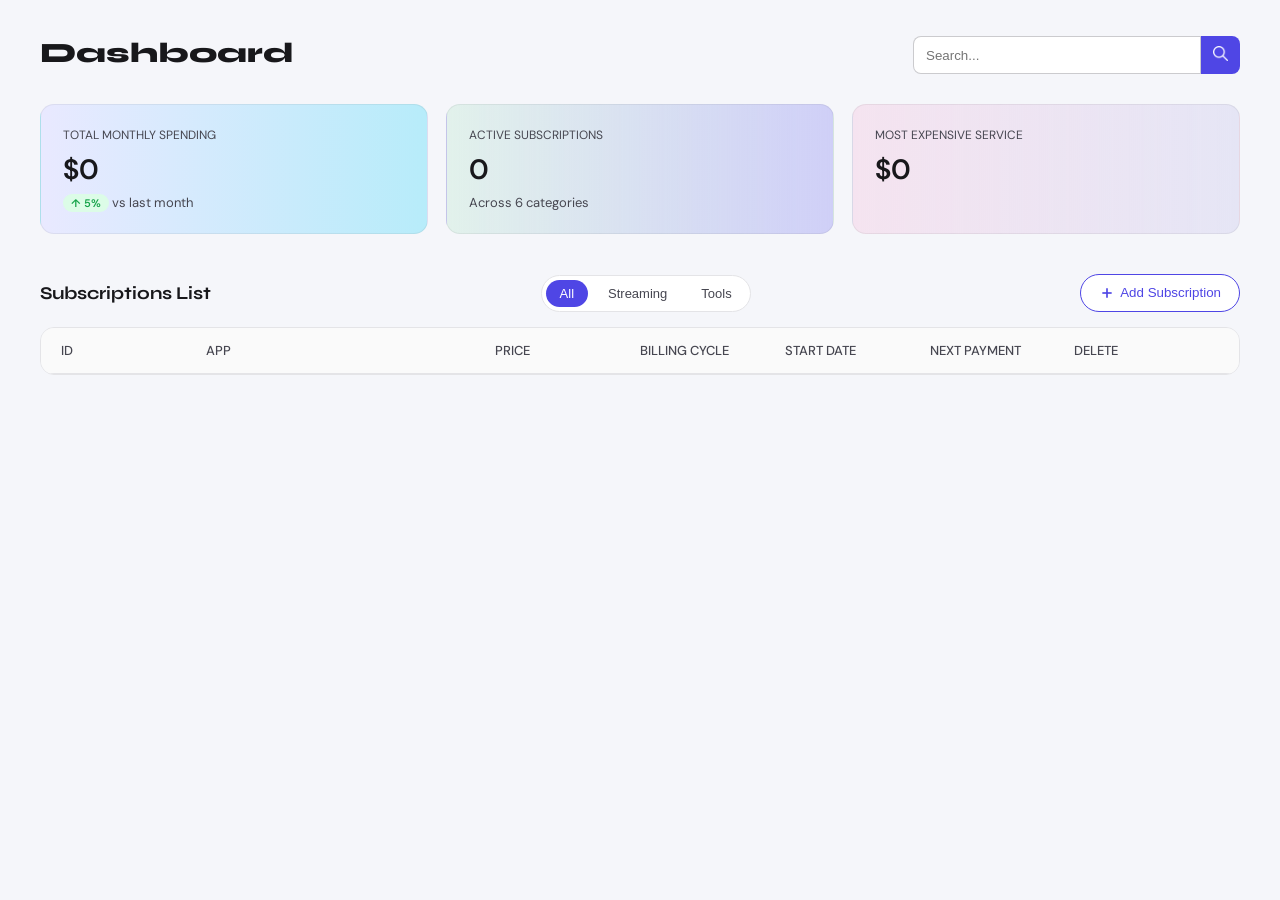
==== index.html @ 6f88608a "Add files via upload" ====
<!DOCTYPE html>
<html lang="en">
<head>
<meta charset="UTF-8" />
<meta name="viewport" content="width=device-width, initial-scale=1.0"/>
<link rel="stylesheet" href="style.css">
<title>Subscription Manager</title>
<link href="https://fonts.googleapis.com/css2?family=DM+Sans:wght@300;400;500;600;700&family=Syne:wght@700;800&display=swap" rel="stylesheet"/>
</head>
<body>
  
<!-- ── MAIN CONTENT ── -->
<main class="main">

  <div class="page-header">
    <h1 class="page-title">Dashboard</h1>
    <div class="search">
      <input type="text" id="SearchInputID" class="SearchInput" placeholder="Search...">
      <button id="SearchbtnID" class="searchBtn"><img class="searchIcon" src="/loupe.png" alt=""></button>
      <button id="CancelbtnID" class="Cancelbtn">Cancel</button>
    </div>
  </div>

  <!-- Stats -->
  <div class="stats-grid">
    <div class="stat-card first">
      <div class="stat-label">Total Monthly Spending</div>
      <div class="stat-value" id="totalSpending">$0</div>
      <div class="stat-sub">
        <span class="badge-up">↑ 5%</span>
        vs last month
      </div>
    </div>

    <div class="stat-card second">
      <div class="stat-label">Active Subscriptions</div>
      <div class="stat-value" id="activeSubscriptions">0</div>
      <div class="stat-sub">Across 6 categories</div>
    </div>
    <div class="stat-card third">
      <div class="stat-label">Most Expensive Service</div>
      <div class="stat-value" id="mostExpensive">$0</div>
      <div id="mostExpensiveName"></div>
      <div class="stat-sub">
      </div>
    </div>
  </div>

  <!-- Subscriptions List -->
  <div class="section-header">
    <h2 class="section-title">Subscriptions List</h2>
    <div class="filter-tabs">
      <button class="filter-tab active">All</button>
      <button class="filter-tab">Streaming</button>
      <button class="filter-tab">Tools</button>
    </div>
    <button id="addSub" class="btn-add">
      <svg width="16" height="16" fill="none" viewBox="0 0 24 24" stroke="currentColor" stroke-width="2.5"><line x1="12" y1="5" x2="12" y2="19"/><line x1="5" y1="12" x2="19" y2="12"/></svg>
      Add Subscription
    </button>
  </div>
  <div id="inputPart" class="inputSection">
  <div class="form">
  <div class="inputItem">
    <select name="apps" id="apps">
      <option value="Choose an App" disabled selected >Choose an App</option>
      <option value="Netflix">Netflix</option>
      <option value="ChatGPT">ChatGPT</option>
      <option value="Spotify">Spotify</option>
      <option value="Notion">Notion</option>
      <option value="Claude">Claude</option>
      <option value="Adobe CC">Adobe CC</option>
    </select>
    <input type="number" required placeholder="price" id="priceinput">
    <select name="billingCycle" id="billingCycleInput">
      <option value="Choose a billing cycle" disabled selected>Choose a billing cycle</option>
      <option value="Monthly">Monthly</option>
      <option value="Yearly">Yearly</option>
    </select>
    <div class="labelAndDate">
    <label for="start-date" class="start-date-label">Start Date</label>
    <input type="date" id="start-date" required>
    </div>
    <button id="submitSubscription" class="submit">Add Subscription</button>
    <button id="saveChanges" class="btn-add">
      <svg width="16" height="16" fill="none" viewBox="0 0 24 24" stroke="currentColor" stroke-width="2.5"><line x1="12" y1="5" x2="12" y2="19"/><line x1="5" y1="12" x2="19" y2="12"/></svg>
      Save Changes
    </button>
  </div>
  </div>
  </div>
  <div id="errorEmpty">
    <div id="errormsg">Empty inputs are not allowed!</div>
  </div>
<div id="table-card" class="table-card">

  <div class="table-head">
    <div>ID</div>
    <div>App</div>
    <div>Price</div>
    <div>Billing Cycle</div>
    <div>Start Date</div>
    <div>Next Payment</div>
    <!-- <div>Edit</div> -->
    <div>Delete</div>
  </div>

  <!-- <div id="tableRow" class="table-row">
    <div class="app-cell">
      <div class="app-icon"></div>
      <div class="app-id"></div>
      <div>
        <div class="app-name">Netflix</div>
      </div>
    </div>

    <div class="price-cell">
      <span class="price">14.99</span><span class="unit">/mo</span>
    </div>

    <div><span class="cycle-pill cycle-monthly">Monthly</span></div>

    <div class="date-cell">25 Jun</div>
    
    <div class="next-payment date-soon">18 Jun</div>

    <div><button class="btn-edit">Edit</button></div>

    <div><button class="btn-delete">Delete</button></div>
  </div> -->

</div>

</main>

<script src="/script.js"></script>
</body>
</html>
---- style.css ----
/* reset */
* {
  box-sizing: border-box;
  margin: 0;
  padding: 0;
}

/* variables */
:root {
  --bg: #f5f6fa;
  --card: #ffffff;
  --text: #18181b;
  --muted: #464650;
  --border: #e4e4e7;
  --accent: #4f46e5;
  --accent-light: #ede9fe;
  --green: #22c55e;
  --radius: 14px;
}

/* base */
body {
  font-family: 'DM Sans', sans-serif;
  background: var(--bg);
  color: var(--text);
  display: flex;
  flex-direction: column;
}

/* layout */
.main {
  padding: 36px 40px;
  width: 100%;
}

/* header */
.page-header {
  margin-bottom: 30px;
  display: flex;
  justify-content: space-between;
}

.page-title {
  font-family: 'Syne', sans-serif;
  font-size: 28px;
  font-weight: 800;
}

/* stats */
.stats-grid {
  display: grid;
  grid-template-columns: repeat(3, 1fr);
  gap: 18px;
  margin-bottom: 40px;
}

.stat-card {
  background: var(--card);
  border: 1px solid var(--border);
  border-radius: var(--radius);
  padding: 22px;
  transition: 0.2s;
}

.stat-card:hover {
  transform: translateY(-2px);
  box-shadow: 0 6px 20px rgba(0,0,0,0.06);
}

.stat-label {
  font-size: 12px;
  color: var(--muted);
  margin-bottom: 8px;
  text-transform: uppercase;
}

.stat-value {
  font-size: 28px;
  font-weight: 600;
  margin-bottom: 6px;
}

.stat-sub {
  font-size: 13px;
  color: var(--muted);
}

.badge-up {
  background: #dcfce7;
  color: #16a34a;
  padding: 2px 8px;
  border-radius: 20px;
  font-size: 11px;
  font-weight: 600;
}

/* section header */
.section-header {
  display: flex;
  align-items: center;
  justify-content: space-between;
  margin-bottom: 15px;
}

.section-title {
  font-family: 'Syne', sans-serif;
  font-size: 18px;
}

/* filters */
.filter-tabs {
  display: flex;
  gap: 6px;
  background: white;
  padding: 4px;
  border-radius: 30px;
  border: 1px solid var(--border);
}

.filter-tab {
  padding: 6px 14px;
  border: none;
  background: none;
  border-radius: 20px;
  cursor: pointer;
  font-size: 13px;
  color: var(--muted);
}

.filter-tab.active {
  background: var(--accent);
  color: white;
}

/* button */
.btn-add {
  border: 1px solide var(--accent);
  color: var(--accent);
  background-color: white;
  border: 1px solid var(--accent);
  padding: 10px 18px;
  border-radius: 30px;
  display: flex;
  gap: 5px;
  transition: 0.2s ease;
  cursor: pointer;
}
.btn-add:hover{
    background-color: var(--accent);
    color: white;
}
/* card container */
.table-card {
  background: var(--card);
  border: 1px solid var(--border);
  border-radius: var(--radius);
  overflow: hidden;
}

/* ===== GRID TABLE SYSTEM ===== */

/* header row */
.table-head {
  display: grid;
  grid-template-columns: 1fr 2fr 1fr 1fr 1fr 1fr 1fr auto;
  padding: 14px 20px;
  font-size: 11px;
  font-weight: 700;
  text-transform: uppercase;
  color: var(--muted);
  background: #fafafa;
  border-bottom: 1px solid var(--border);
}
.table-head div{
  font-size: 13px;
  font-weight: 500;
}
/* data row */
.table-row {
  display: grid;
  grid-template-columns: 1fr 2fr 1fr 1fr 1fr 1fr 1fr auto;
  align-items: center;
  padding: 16px 20px;
  border-bottom: 1px solid var(--border);
  transition: 0.15s;
}
#CancelbtnID{
  background-color: #ffffff;
  border: 1px solid rgb(255, 43, 43);
  padding: 10px 12px ;
  border-radius: 8px;
  margin-left: 8px;
  color: rgb(255, 43, 43);
  transition: 0.2s;
  cursor: pointer;
  display: none;
}
#CancelbtnID:hover{
  background-color: rgb(255, 43, 43);
  color: white;
}
.table-row:last-child {
  border-bottom: none;
}

.table-row:hover {
  background: #fafafa;
}

/* app cell */
.app-cell {
  display: flex;
  align-items: center;
  gap: 12px;
}

.app-icon {
  width: 38px;
  height: 38px;
  border-radius: 10px;
  border: 1px solid var(--border);
}

/* text */
.app-name {
  font-weight: 600;
  font-size: 14px;
}

.app-category {
  font-size: 12px;
  color: var(--muted);
}

/* price */
.price-cell {
  font-weight: 600;
}

/* pills */
.cycle-pill {
  padding: 4px 10px;
  border-radius: 20px;
  font-size: 12px;
}

.cycle-monthly {
  background: #ede9fe;
  color: #7c3aed;
}

.cycle-yearly {
  background: #dcfce7;
  color: #15803d;
}

/* date */
.date-cell {
  font-size: 14px;
  color: var(--muted);
}

.date-soon {
  color: #ef4444;
  font-size: 14px;
}
.searchIcon{
  width: 15px;
  height: 15px;
}
.search{
  width: 30%;
  display: flex;
  justify-content: end;
}
.searchBtn{
  background-color: #4f46e5;
  color: white;
  border: none;
  cursor: pointer;
  padding: 10px 12px;
  border-radius: 0px 8px 8px 0px;

}
.SearchInput{
  width: 80%;
  padding: 10px 12px;
  border-radius: 8px 0px 0px 8px;
}

/* edit button */
.btn-edit, .btn-delete {
  border: 1px solid var(--accent);
  color: var(--accent);
  background-color: white;
  padding: 6px 14px;
  border-radius: 8px;
  cursor: pointer;
  transition: 0.2s ease;
}

.btn-edit:hover {
  border-color: var(--accent);
  color: white;
  background: var(--accent);
}

.first{
    background: linear-gradient(to left, rgb(183, 236, 250), rgb(233, 233, 255));
    border: 1px solid #46465015;
}
.second{
    background: linear-gradient(to right, #22c55e17, rgb(207, 207, 247));
    border: 1px solid #46465015;
}
.third{
    background: linear-gradient(to right, #f597c631, rgb(229, 229, 245));
    border: 1px solid #46465015;
}
.btn-delete{
    background-color: rgba(255, 24, 24, 0.856);
    color: white;
    border: 1px solid rgba(255, 24, 24, 0.856);
    transition: 0.2s ease;
}
.btn-delete:hover{
    background-color: #ffffff00;
    border: 1px solid rgba(255, 24, 24, 0.856);
    color: rgba(255, 24, 24, 0.856);
}
input, select{
    padding: 10px 15px;
    border-radius: 8px;
    border: 1px solid #71717a5d;
    outline: none;
}
.inputSection{
    margin: 40px 0px;
    width: 100%;
    display: flex;
    align-items: center;
    justify-content: center;


}
.inputItem {
  display: flex;
  align-items: end;
  gap: 12px;
  flex-wrap: wrap;
}

.labelAndDate {
  display: flex;
  flex-direction: column;
  gap: 4px;
}
.start-date-label{
    font-size: 11px;
}
.submit{
    background: var(--accent);
    color: white;
    border-radius: 12px;
    padding: 12px ;
    border: none;
    cursor: pointer;
    height: 38px;
}
select {
  appearance: none;
  -webkit-appearance: none;
  -moz-appearance: none;
  padding-right: 40px;
}
#inputPart{
    display: none;
}
.iconApp{
  width: 35px;
  height: auto;
}

#errorEmpty{
  display: flex;
  align-items: center;
  justify-content: center;
  color: white;
  margin-bottom: 30px;
  display: none;
}
#errormsg {
  background-color: rgba(248, 185, 185, 0.322);
  color: red;
  padding: 10px 15px;
  border-radius: 10px;
  border: 1px solid rgba(255, 0, 0, 0.233);
}
#mostExpensiveName{
  color: var(--muted);
  font-size: 15px;
}

aside{
  background-color: #19173b;
  /* background: linear-gradient(to bottom , #cdf0d9 , #c6ecd3); */
  border-right: 1px solid #83838a2d;
  padding: 23px 23px;
  margin: 10px 40px;
  border-radius: 10px;
  display: flex;
  flex-direction: row;
  align-items: center;
  justify-content: space-between;
}
.LogOutBtn{
  border: none;
  background-color: rgb(255, 24, 24);
  border: 1px solid rgb(255, 24, 24);
  cursor: pointer;
  color: rgb(255, 24, 24);
  padding: 10px 20px;
  border-radius: 8px;
  transition: 0.2s;
}
.LogOutBtn:hover{
  background-color: rgb(255, 24, 24);
  color: white;
}
.asideFirstPart{
  display: flex;
  flex-direction: row;
  gap: 20px;
}
.AsideLinks{
  padding: 10px 20px;
  border-radius: 8px;
  color: white;

}
.asideSignleLink{
  font-size: 15px;
}
.AsideLinks:hover{
  background-color: #ffffff25;
}

#saveChanges{
  display: none;
}
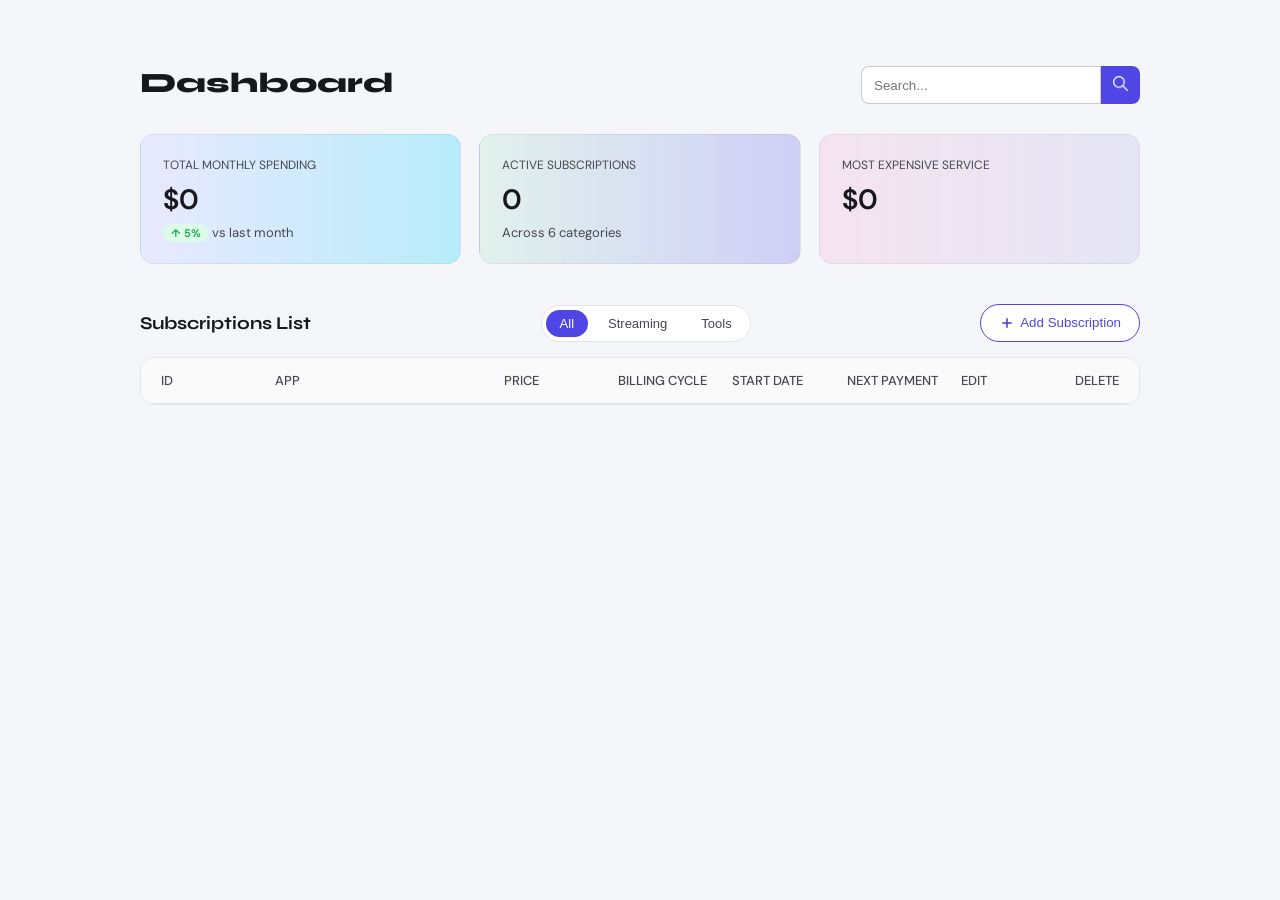
==== commit 621a8dc7: "added update" ====
--- a/index.html
+++ b/index.html
@@ -101,7 +101,7 @@
     <div>Billing Cycle</div>
     <div>Start Date</div>
     <div>Next Payment</div>
-    <!-- <div>Edit</div> -->
+    <div>Edit</div>
     <div>Delete</div>
   </div>
 
--- a/style.css
+++ b/style.css
@@ -25,6 +25,7 @@
   color: var(--text);
   display: flex;
   flex-direction: column;
+  padding: 30px 100px;
 }
 
 /* layout */
@@ -447,4 +448,4 @@
 
 #saveChanges{
   display: none;
-}+}
